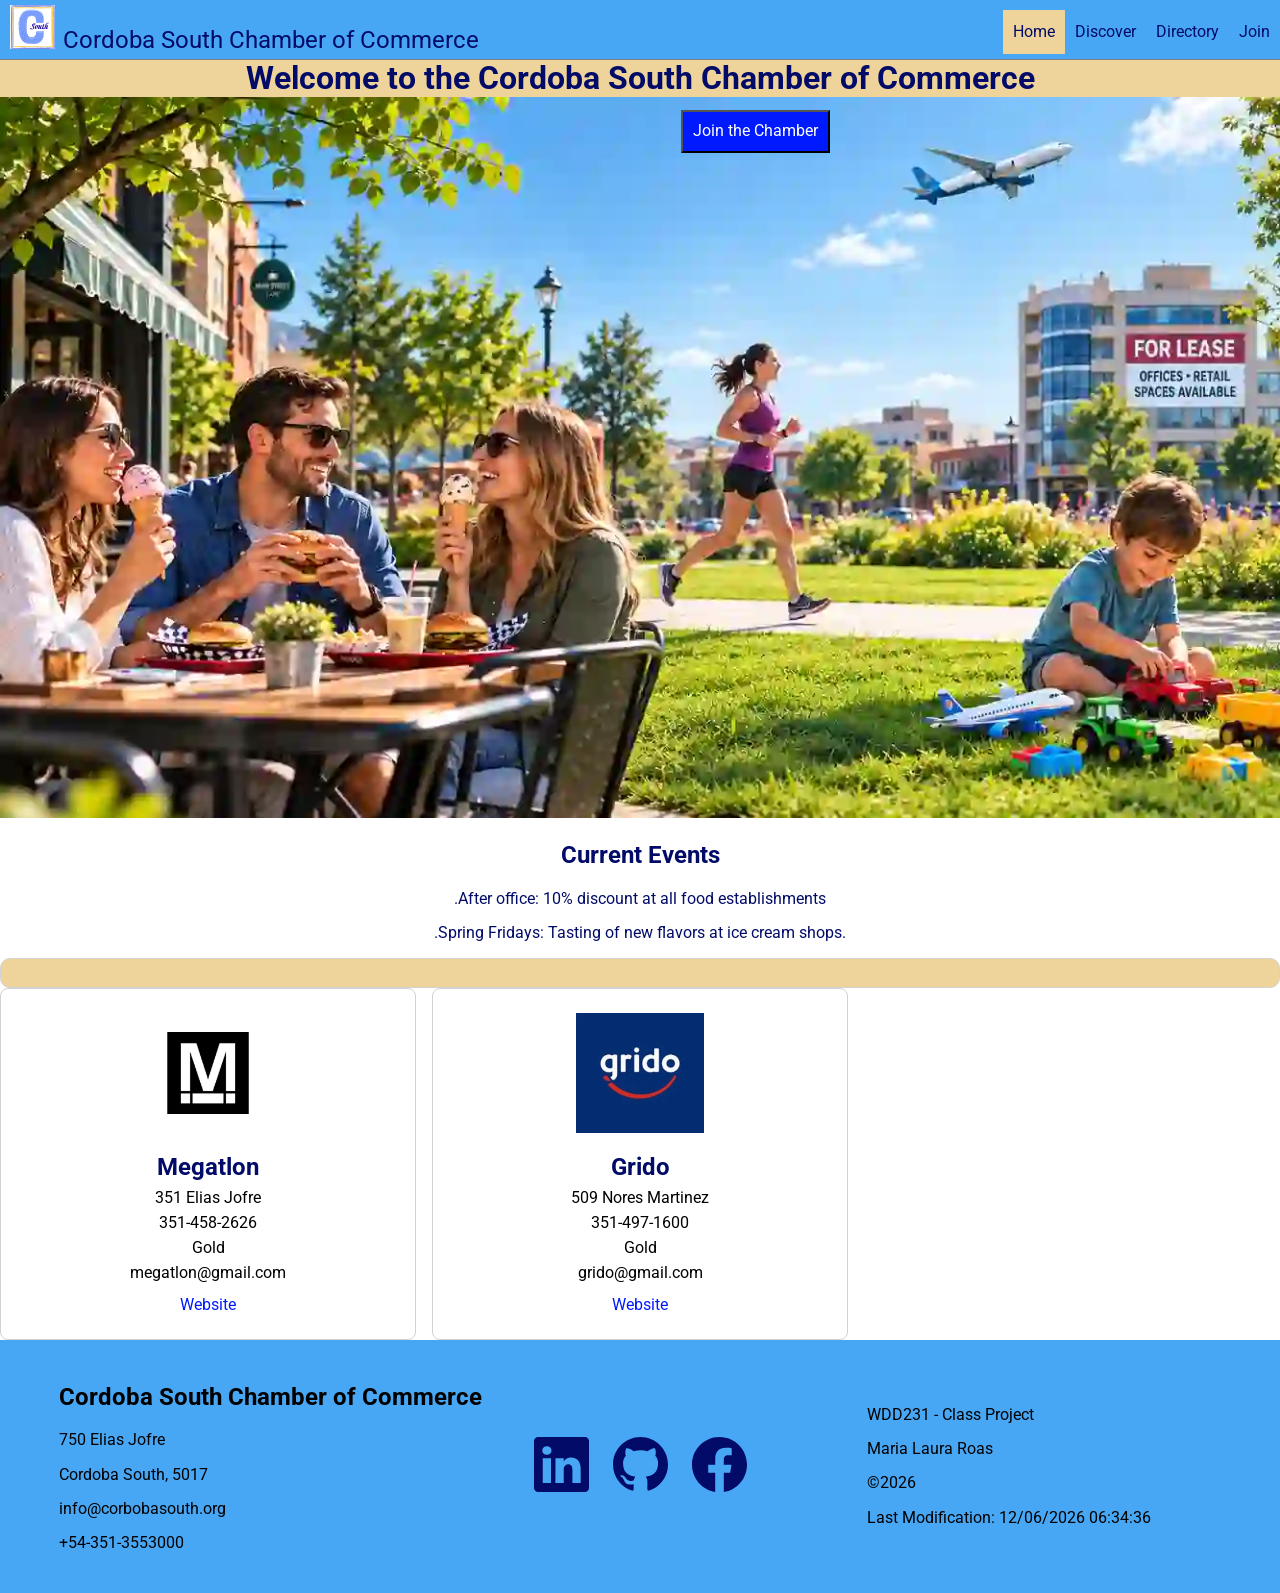
==== chamber/index.html @ 73d00b39 "index done" ====
<!DOCTYPE html>
<html lang="en">
<head>
    <meta charset="UTF-8">
    <meta name="viewport" content="width=device-width, initial-scale=1.0">
    <title>Chamber Home Page</title>
    <meta name="description" content="WDD231 - Web Fronted Development I - Maria Laura Roas- Home Page">
    <meta name="author" content="Maria Laura Roas">
    <meta property="og:title" content="Home page">
    <meta property="og:description" content="Discover the best local businesses, attractions, events, and opportunities in the southern area of Cordoba city.">
    <meta property="og:url" content="http://127.0.0.1:5500/chamber/index.html#">
    <meta property="og:image" content="https://roasmarialaura.github.io/wdd231/chamber/index.html">
    
    <link rel="stylesheet" href="styles/normalize.css">
    <link rel="preconnect" href="https://fonts.googleapis.com">
    <link rel="preconnect" href="https://fonts.gstatic.com" crossorigin>
    <link href="https://fonts.googleapis.com/css2?family=Roboto:wght@400;700&display=swap" rel="stylesheet">

    <link rel="stylesheet" href="styles/chamber-small.css">
    <link rel="stylesheet" href="styles/chamber-larger.css">
    <script src="scripts/navigation.js" defer></script>
    <script src="scripts/date.js" defer></script>
    <script src="scripts/home.js" defer></script>
    <script src="scripts/weather.js" defer></script>
    <link rel="icon" href="favicon.ico">

</head>
<body>
    <header>
        <img src="images/logo.svg" alt="site logo" width="45" height="45">
        <span>Cordoba South Chamber of Commerce</span>
        <button id="nav-button" class="hamburger" aria-label="navigation"></button>
    
        <nav id="nav-bar" class="navigation">
            <ul>
            <li class="current"><a href="#">Home</a></li>
            <li><a href="#">Discover</a></li>
            <li><a href="directory.html">Directory</a></li>
            <li><a href="#">Join</a></li>
            </ul>
        </nav>
    </header>
    <main>
        <section class="hero">
            <h1>Welcome to the Cordoba South Chamber of Commerce</h1>
            <picture>
                <source srcset="images/hero1-large.webp" media="(min-width: 1000px)">
                <source srcset="images/hero1-medium.webp" media="(min-width: 500px)">
                <img src="images/hero1-small.webp" alt="Cordoba Chamber of Commerce" width="500" height="250">
            </picture>
            <button id="join">Join the Chamber</button>
        </section>
        <section class="current-events">
            <h2>Current Events</h2>
            <p>.After office: 10% discount at all food establishments</p>
            <p>.Spring Fridays: Tasting of new flavors at ice cream shops.</p>
        </section>

        <section class="card-weather">
            <h2 id="town"></h2>
            <img id="graphic" alt="">
            <p id="description"></p>
            <p id="temperature"></p>
        </section>
	    <section class="spotlights">
            <article class="grid-spotlights"></article>
        </section>
        
    </main>
    <footer>
        <div class="footer-container">
            <section class="contact">
                <h2>Cordoba South Chamber of Commerce</h2>
                <p>750 Elias Jofre</p>
                <p>Cordoba South, 5017</p>
                <p>info@corbobasouth.org</p>
                <p>+54-351-3553000</p>
            </section>
            <section class="social">
                <a href="https://www.linkedin.com/in/maria-laura-roas-2675a4381" target="_blank"><img src="images/linkedin.svg" alt="linkedin" width="16" height="16"></a>
                <a href="https://github.com/roasmarialaura" target="_blank"><img src="images/github.svg" alt="github" width="16" height="16"></a>
                <a href="https://www.facebook.com/marialaura.roas" target="_blank"><img src="images/facebook.svg" alt="facebook" width="16" height="16"></a>
            </section>
            <section class="info">
                <p>WDD231 - Class Project</p>
                <p>Maria Laura Roas</p>
                <p>    
                    <span id="currentYear"></span>                           
                </p>
                <p>
                    <span id="lastModified"></span> 
                </p>
            </section>
        </div>
           
    </footer>

</body>
</html>
---- chamber/styles/chamber-small.css ----
:root {
    --primary-color: rgb(71, 167, 245);
    --secondary-color: rgb(238, 212, 155);
    --accent-color: rgb(242, 242, 253);
    --text-dark: rgb(2, 12, 104);
    --text-light: rgb(255, 255, 255);
    --border-light: rgb(128, 128, 128);
    --border: rgb(210, 210, 210);
    --text-card: rgb(0, 26, 255);

}

body {
    background-color: var(--text-light); 
    font-family: "Roboto", sans-serif;
}

header {
    display: block;
    grid-template-columns: 24px auto 44px;
    padding: 5px 0 5px 10px;
    align-items: end;
    border-bottom: solid 1px var(--border-light);
    column-gap: 8px;
    background-color: var(--primary-color)
}

header img {
    height: auto;
    padding-bottom: 5px;
}
header span {
    font-size: 1.5rem;
    color: var(--text-dark);
}

.hamburger {
    background: none;
    border: none;
    font-size: 2rem;
    color: var(--text-dark);
    cursor: pointer;
}
.hamburger::before{
    content: "\2630";
}
.hamburger.show::before{
    content: "\00d7";
}
.navigation {
    display: none;  
}
.navigation.show {
    display: block;
}
.navigation ul {
    list-style-type: none;
    margin: 0%;
    padding: 0%;
}
.navigation a {
    display: block;
    padding: .8rem 10px;
    color: var(--text-dark);
    text-decoration: none;
    border-bottom: solid var(--border-light);
}
.navigation li.current {
    background-color: var(--secondary-color);
}
.navigation a:hover {
    background-color: var(--text-dark);
    color:  var(--text-light);
}
main .menu {
    justify-self: center;
    margin-bottom: 5px;   
}
.menu button {
    background-color: var(--secondary-color);
}
article.grid {
    display: grid;
    margin: 10px;
    grid-template-columns: 1fr;
    gap: 1rem;
}
.card {
    border: 1px solid var(--border);
    border-radius: 8px;
    padding: 1rem;
    background-color: var(--text-light);
    text-align: center;
    box-shadow: 0 2px 5px var(--primary-color);
}
.card img {
    width: 120px;
    height: 100px;
    object-fit: contain;
    margin-bottom: .5rem;
}
.card h2 {
    margin: .5rem 0;
    color: var(--text-dark);
}
.card p {
    margin: .4rem 0;
}
.card a {
    display: inline-block;
    margin-top: .5rem;
    color: var(--text-card);
    text-decoration: none;
}
.card a:hover {
    text-decoration: underline;
}
article.list {
    display: flex;
    flex-direction: column;
    gap: 1rem;
}
article.list .card {
    display: grid;
    grid-template-columns: 120px 1fr;
    gap: 1rem;

    text-align: left;
    align-items: center;
}
article.list .card img {
    grid-row: span 4;
    margin: 0 auto;
}
.hero {
    position: relative;
}
.hero h1 {
    background-color: var(--secondary-color);
    text-align: center;
    color: var(--text-dark);
    margin: 0px;
}
.hero img {
  width: 100%;
  height: auto;
  object-fit: contain;
}

.current-events {
    color: var(--text-dark);
    text-align: center;
}
#join {
    background-color: var(--text-card);
    color: var(--text-light);
    padding: 10px;
    
}
.card-weather {
    border: 1px solid var(--border);
    background-color: var(--secondary-color);
    border-radius: 10px;
    text-align: center;
}
.card-weather h2 {
    color: var(--text-dark);
    margin: .3rem 0;
}
.card-weather #description {
    text-transform: capitalize;
    color: var(--text-dark);
    margin: .3rem 0;
}
.card-weather #temperature {
    font-size: 2rem;
    color: var(--text-card);
    margin: .3rem 0;
}
.grid-spotlights {
    display: grid;
    grid-template-columns: 1fr;
    gap: 1rem;
}
    
footer {
    background-color: var(--primary-color);
    padding: 1.5rem;
}
.footer-container {
    display: grid;
    grid-template-columns: 1fr;
    text-align: center;
    gap: 1rem;
}
.contact,
.info {
    text-align: left;
}

.social {
    display: flex;
    justify-content: center;
    gap: 1.5rem;
}
.social img {
    width: 35px;
    height: auto;
}
---- chamber/styles/chamber-larger.css ----
@media (min-width: 768px) {
    
    header {
        display: flex;
    }

    .hamburger {
        display: none;
    }
    .navigation {
        display: block;
        margin-left: auto;
        justify-content: space-between;
    }
    .navigation ul {
        display: flex;
    }
    .navigation a {
        border: none;
    }
    article.grid {
        grid-template-columns: repeat(3, 1fr);
        gap: 1.5rem;
    }
    .grid-spotlights {
        grid-template-columns: repeat(3, 1fr);
    }
    .card {
        padding: 1.5rem;
        box-shadow: none;
    }
    article.list .card:nth-child(odd) {
        background-color: var(--accent-color);
    }
    .card img {
        width: 150px;
        height: 120px;    
    }
    article.list .card {
        display: flex;
        align-items: center;
        gap: 1rem;
    }
    article.list .card img {
        width: 150px;
        height: 120px;
        margin-left: 5px;
    }
    article.list .card h2,
    article.list .card p,
    article.list .card a {
        margin: 0%;
        padding: 0%;
        flex: 1;   
    }
    .footer-container {
        grid-template-columns: 1fr auto 1fr;
        align-items: center;
        text-align: left;
    }
    .contact {
        justify-self: center;
        text-align: left;
    }
    .info {
        justify-self: center;
        text-align: left;  
    }
    .social img {
        width: 55px;
    } 
    .hero button {
        position: absolute;
        top: 50px;
        right: 450px;
    }
}
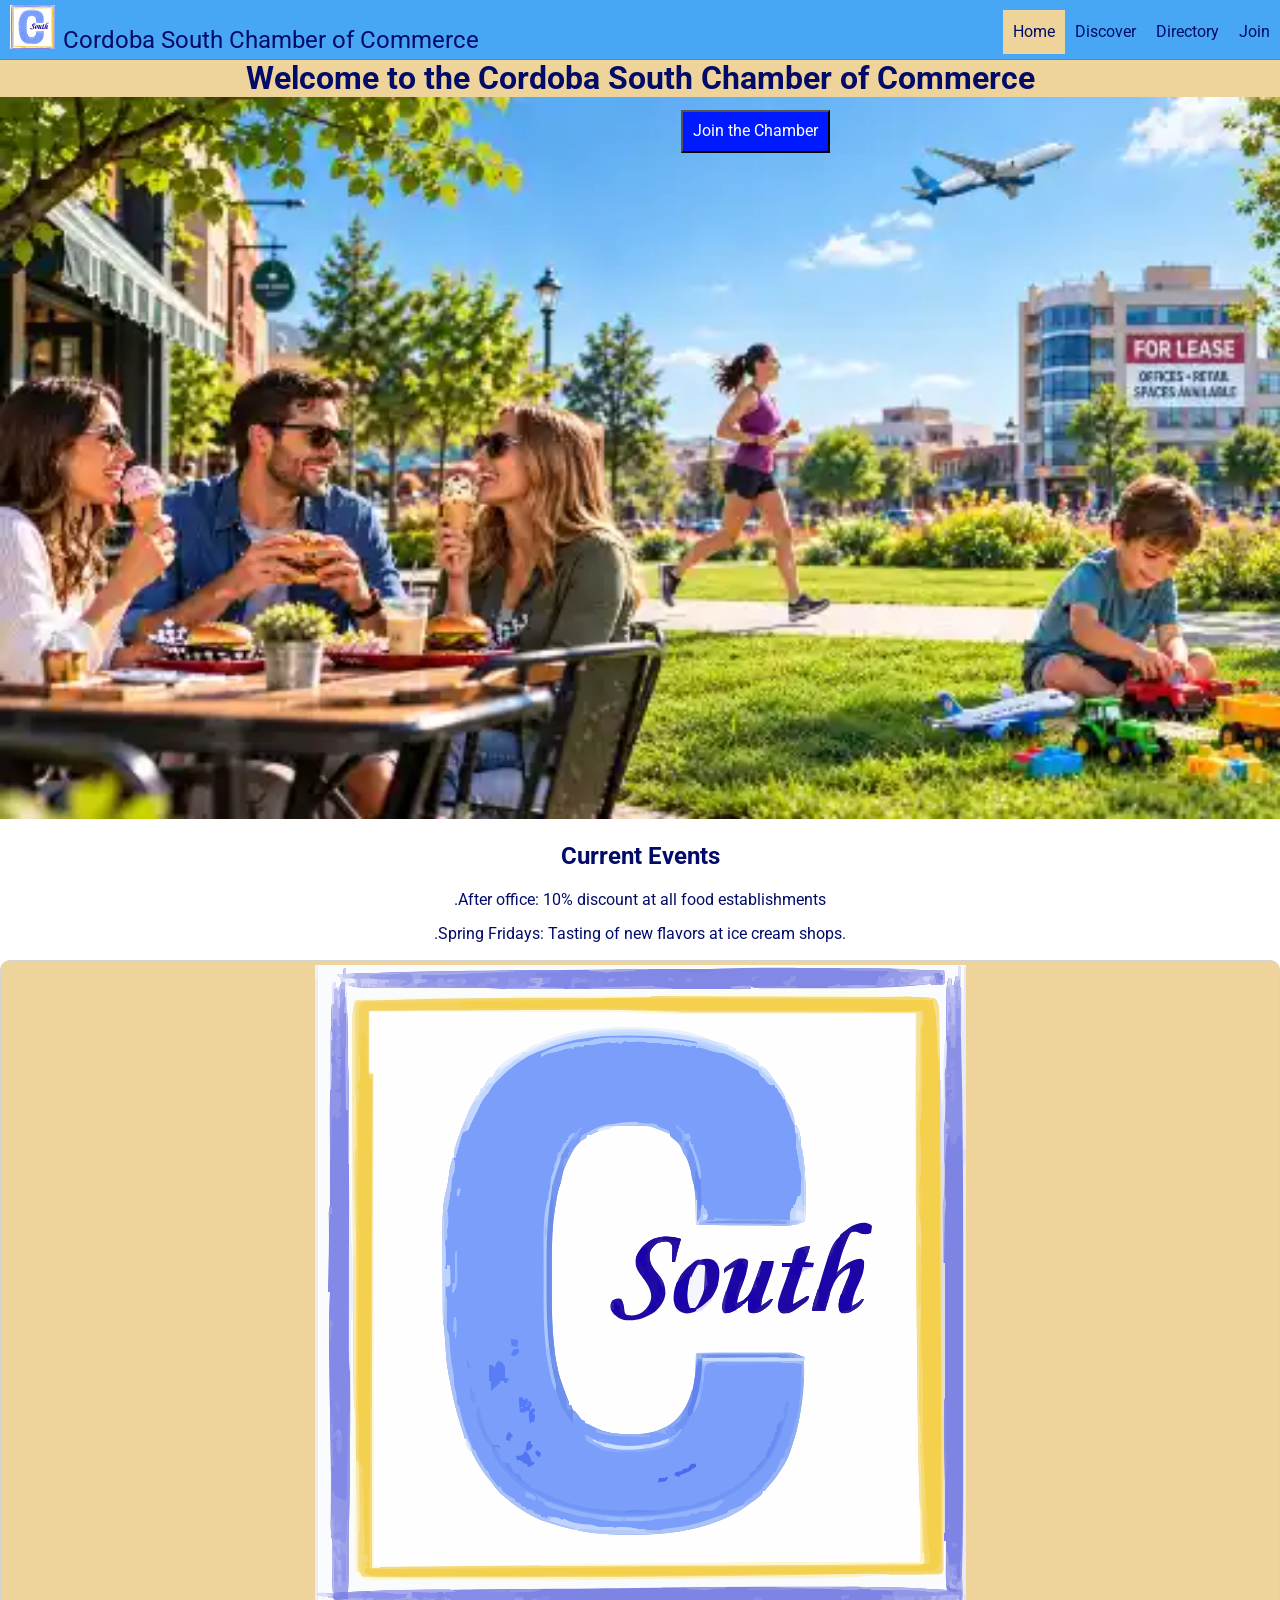
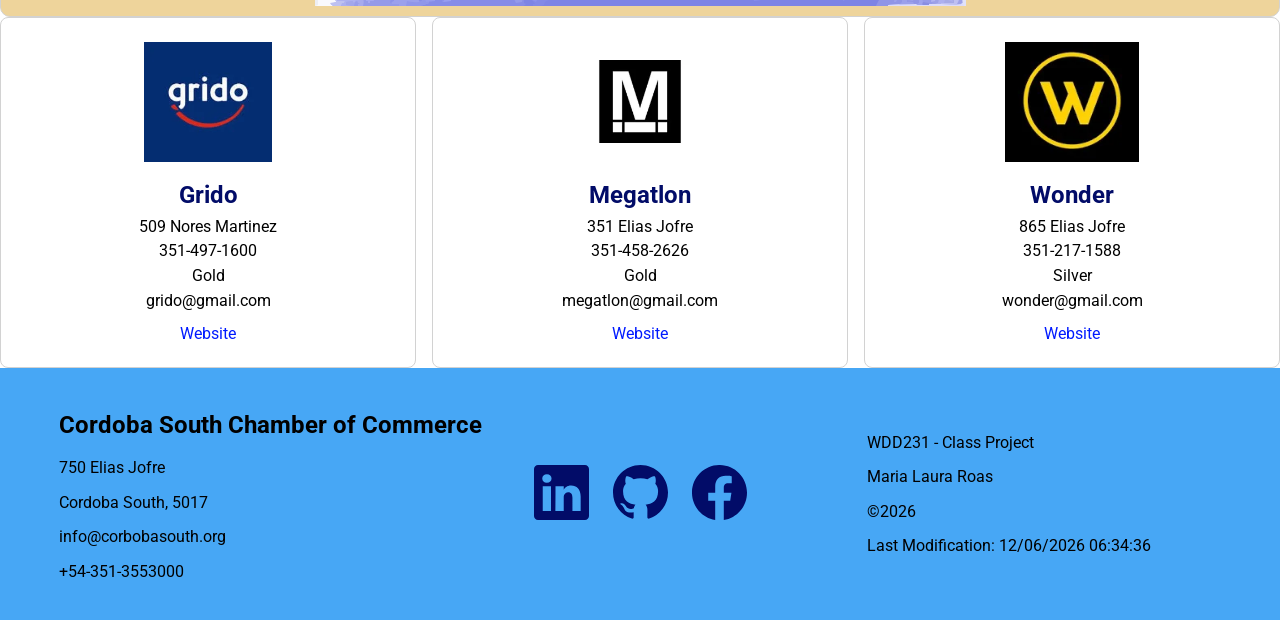
==== commit 57cdc025: "home done" ====
--- a/chamber/index.html
+++ b/chamber/index.html
@@ -58,7 +58,7 @@
 
         <section class="card-weather">
             <h2 id="town"></h2>
-            <img id="graphic" alt="">
+            <img id="graphic" src="images/logo.svg" alt="">
             <p id="description"></p>
             <p id="temperature"></p>
         </section>
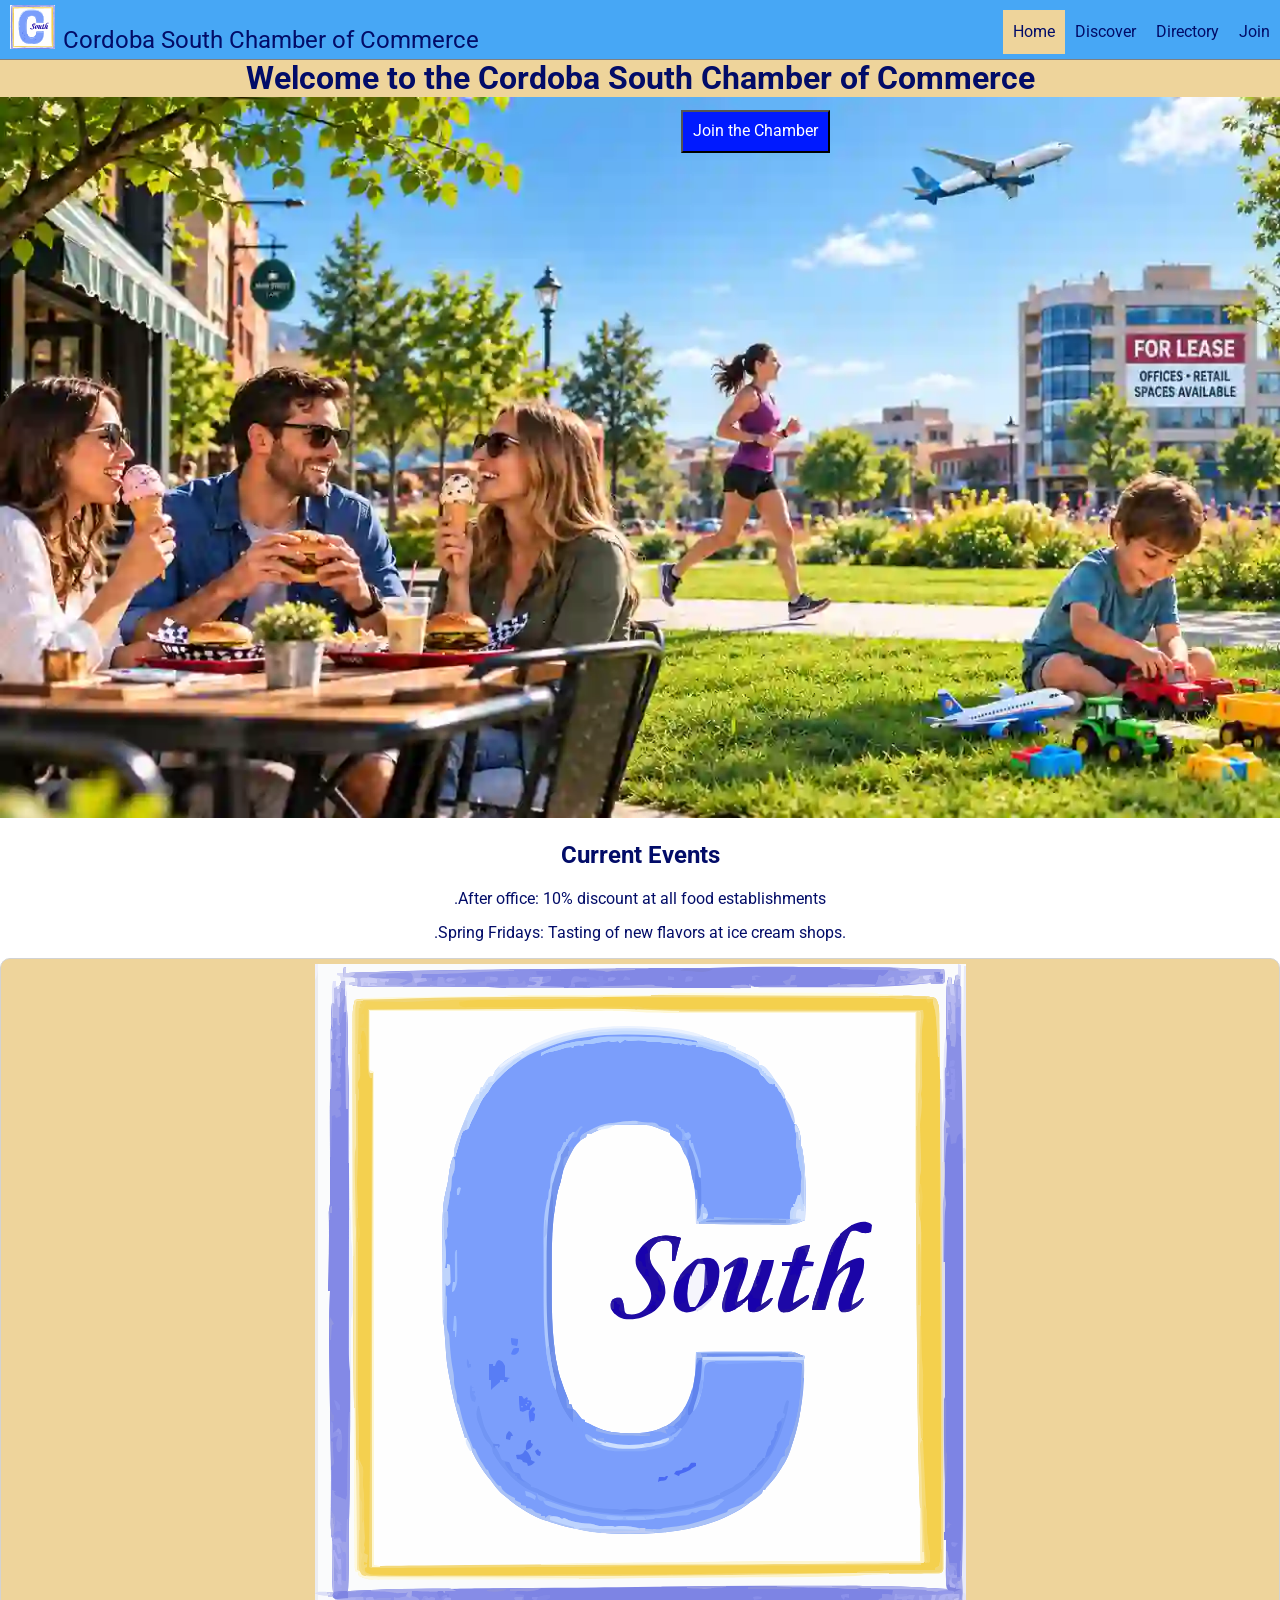
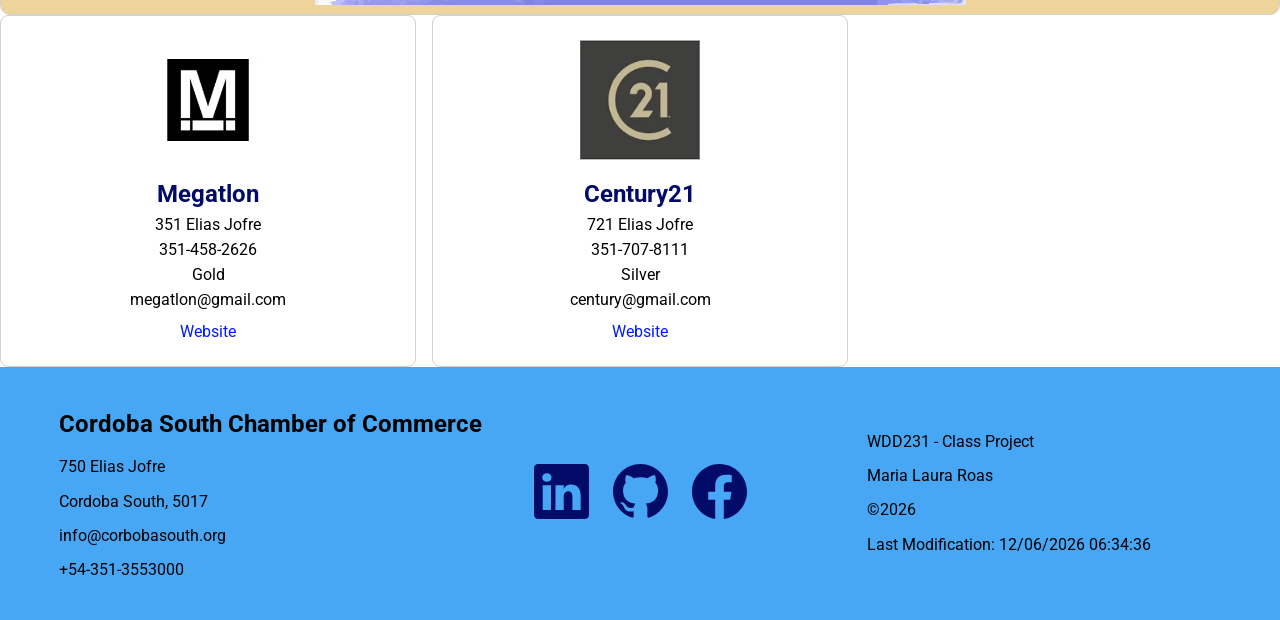
==== commit e857ecc9: "index page done" ====
--- a/chamber/index.html
+++ b/chamber/index.html
@@ -34,9 +34,9 @@
         <nav id="nav-bar" class="navigation">
             <ul>
             <li class="current"><a href="#">Home</a></li>
-            <li><a href="#">Discover</a></li>
+            <li><a href="discover.html">Discover</a></li>
             <li><a href="directory.html">Directory</a></li>
-            <li><a href="#">Join</a></li>
+            <li><a href="join.html">Join</a></li>
             </ul>
         </nav>
     </header>
--- a/chamber/styles/chamber-small.css
+++ b/chamber/styles/chamber-small.css
@@ -182,7 +182,52 @@
     grid-template-columns: 1fr;
     gap: 1rem;
 }
-    
+#allPlaces div{
+    margin: 1rem 8p;
+    border: 1px solid var(--border-light);
+    background-color: var(--secondary-color);
+    border-radius: 8px;
+    overflow: hidden;
+
+    display: grid;
+    grid-template-areas: 
+    "name"
+    "photo"
+    "description"
+    "location";
+} 
+#allPlaces div h2 {
+    margin: 1rem 10px;
+    grid-area: name;
+    color: var(--text-dark);
+
+} 
+#allPlaces div img {
+    width: 100%;
+    grid-area: photo;
+
+}
+#allPlaces div p {
+    margin: 1rem 10px;
+    grid-area: description;
+    color: var(--text-dark);
+}
+#allPlaces div address {
+    margin: 1rem 10px;
+    grid-area: location;
+    color: var(--text-dark);
+}
+#allPlaces div button {
+    background-color: var(--primary-color);
+    color: var(--text-light);
+}
+#visitMessage {
+    color: var(--text-dark);
+    text-align: center;
+    font-size: 2.0rem;
+}
+
+
 footer {
     background-color: var(--primary-color);
     padding: 1.5rem;
--- a/chamber/styles/chamber-larger.css
+++ b/chamber/styles/chamber-larger.css
@@ -1,4 +1,4 @@
-@media (min-width: 768px) {
+@media only screen and (min-width: 64rem){
     
     header {
         display: flex;
@@ -53,6 +53,18 @@
         padding: 0%;
         flex: 1;   
     }
+    #allPlaces {
+        display: grid;
+        grid-template-columns: 1fr 1fr;
+        padding: 5px;
+        gap: 5px;
+    }
+    #allPlaces div:hover {
+        transform: scale(1.02);
+	    box-shadow: 0 10px 50px var(--accent-color);
+    }
+
+
     .footer-container {
         grid-template-columns: 1fr auto 1fr;
         align-items: center;
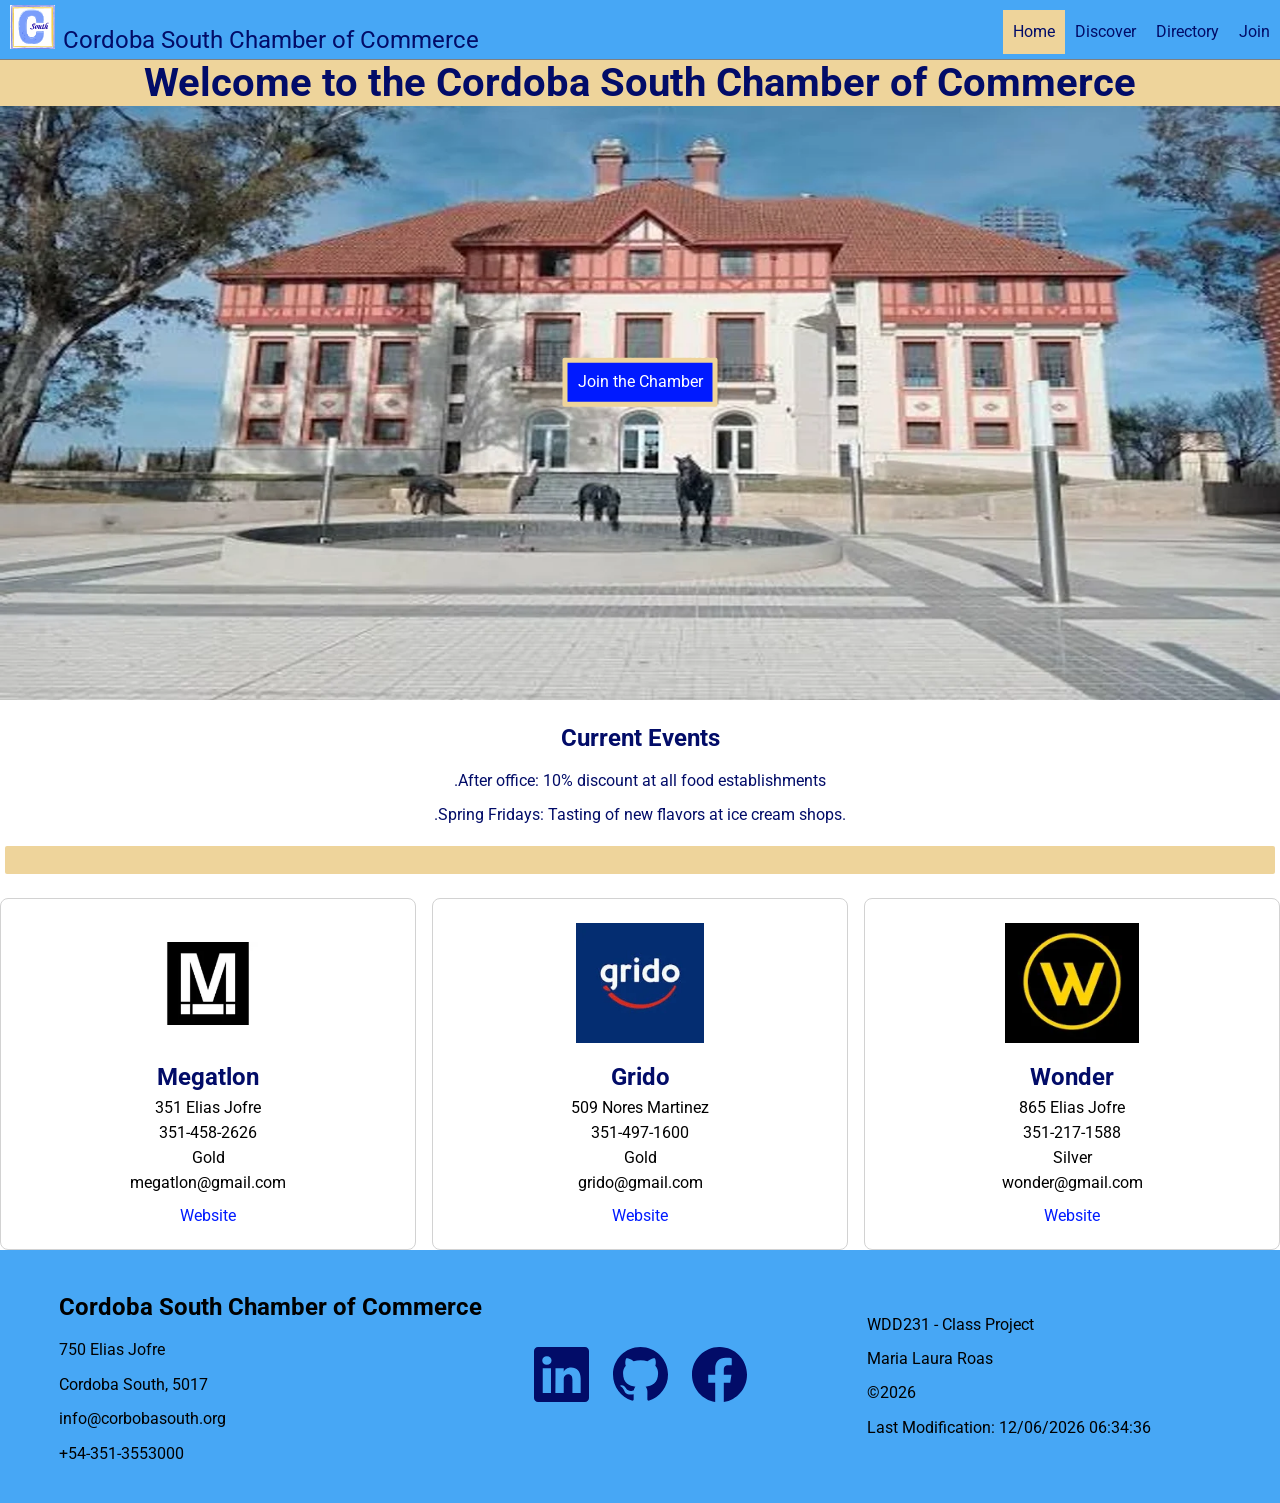
==== commit 51f7b4eb: "home page done" ====
--- a/chamber/index.html
+++ b/chamber/index.html
@@ -17,6 +17,7 @@
     <link href="https://fonts.googleapis.com/css2?family=Roboto:wght@400;700&display=swap" rel="stylesheet">
 
     <link rel="stylesheet" href="styles/chamber-small.css">
+    <link rel="stylesheet" href="styles/medium.css">
     <link rel="stylesheet" href="styles/chamber-larger.css">
     <script src="scripts/navigation.js" defer></script>
     <script src="scripts/date.js" defer></script>
@@ -44,9 +45,9 @@
         <section class="hero">
             <h1>Welcome to the Cordoba South Chamber of Commerce</h1>
             <picture>
-                <source srcset="images/hero1-large.webp" media="(min-width: 1000px)">
-                <source srcset="images/hero1-medium.webp" media="(min-width: 500px)">
-                <img src="images/hero1-small.webp" alt="Cordoba Chamber of Commerce" width="500" height="250">
+                <source srcset="images/hero2-large.webp" media="(min-width: 1000px)">
+                <source srcset="images/hero2-medium.webp" media="(min-width: 500px)">
+                <img src="images/hero2-small.webp" alt="Cordoba Chamber of Commerce" width="500" height="250">
             </picture>
             <button id="join">Join the Chamber</button>
         </section>
@@ -57,10 +58,13 @@
         </section>
 
         <section class="card-weather">
-            <h2 id="town"></h2>
-            <img id="graphic" src="images/logo.svg" alt="">
-            <p id="description"></p>
-            <p id="temperature"></p>
+            <div id="weather">
+                <h2 id="town"></h2>
+                <img id="graphic" src="" alt="">
+                <p id="description"></p>
+                <p id="temperature"></p>
+            </div>
+            <div id="forecast"></div>
         </section>
 	    <section class="spotlights">
             <article class="grid-spotlights"></article>
--- a/chamber/styles/chamber-small.css
+++ b/chamber/styles/chamber-small.css
@@ -120,26 +120,20 @@
     flex-direction: column;
     gap: 1rem;
 }
-article.list .card {
-    display: grid;
-    grid-template-columns: 120px 1fr;
-    gap: 1rem;
-
-    text-align: left;
-    align-items: center;
-}
+
 article.list .card img {
-    grid-row: span 4;
-    margin: 0 auto;
+    display: none;
 }
 .hero {
     position: relative;
 }
 .hero h1 {
-    background-color: var(--secondary-color);
+    position: absolute;
+    background-color: color-mix(in srgb, var(--secondary-color) 50%, transparent);
     text-align: center;
     color: var(--text-dark);
     margin: 0px;
+    font-size: 20px;
 }
 .hero img {
   width: 100%;
@@ -152,15 +146,22 @@
     text-align: center;
 }
 #join {
+    position: absolute;
+    top: 50%;
+    left: 50%;
+    transform: translate(-50%, -50%);
+    gap: 10px;
+    margin-bottom: 20px;
     background-color: var(--text-card);
     color: var(--text-light);
     padding: 10px;
+    border: 2px solid var(--secondary-color);
     
 }
 .card-weather {
-    border: 1px solid var(--border);
-    background-color: var(--secondary-color);
-    border-radius: 10px;
+    display: flex;
+    flex-direction: column;
+    gap: 20px;
     text-align: center;
 }
 .card-weather h2 {
@@ -177,13 +178,30 @@
     color: var(--text-card);
     margin: .3rem 0;
 }
+#weather {
+    background-color: var(--secondary-color);
+    border-radius: 2px;
+    margin: .3rem;
+}
+.forecast-day p{
+
+    text-transform: capitalize;
+}
+.forecast-day {
+    background-color: var(--primary-color);
+    color: var(--text-dark);
+    margin: 5px;
+    padding: 5px;
+    border-radius: 10px;
+    
+}
 .grid-spotlights {
     display: grid;
     grid-template-columns: 1fr;
     gap: 1rem;
 }
 #allPlaces div{
-    margin: 1rem 8p;
+    margin: 0.5rem 3px;
     border: 1px solid var(--border-light);
     background-color: var(--secondary-color);
     border-radius: 8px;
--- a/chamber/styles/medium.css
+++ b/chamber/styles/medium.css
@@ -0,0 +1,23 @@
+@media only screen and (min-width: 38rem) {
+    #allPlaces div{
+     
+        grid-template-areas: 
+        "photo name"
+        "photo description"   
+        "photo location";
+    } 
+    #allPlaces div img {
+        width: 300px;
+    }
+    .hero h1 {
+        
+        font-size: 32px;
+        
+    } 
+    #forecast {
+        display: grid;
+        grid-template-columns: repeat( 3, 1fr);
+    }
+    
+
+}
--- a/chamber/styles/chamber-larger.css
+++ b/chamber/styles/chamber-larger.css
@@ -81,9 +81,16 @@
     .social img {
         width: 55px;
     } 
-    .hero button {
+    .hero h1 {
         position: absolute;
-        top: 50px;
-        right: 450px;
+        width: 100%;
+        background-color: var(--secondary-color);
+        font-size: 40px;
+        
     }
+    #join {
+        border: 5px solid var(--secondary-color);
+        border-radius: 2px;
+    }
+    
 }
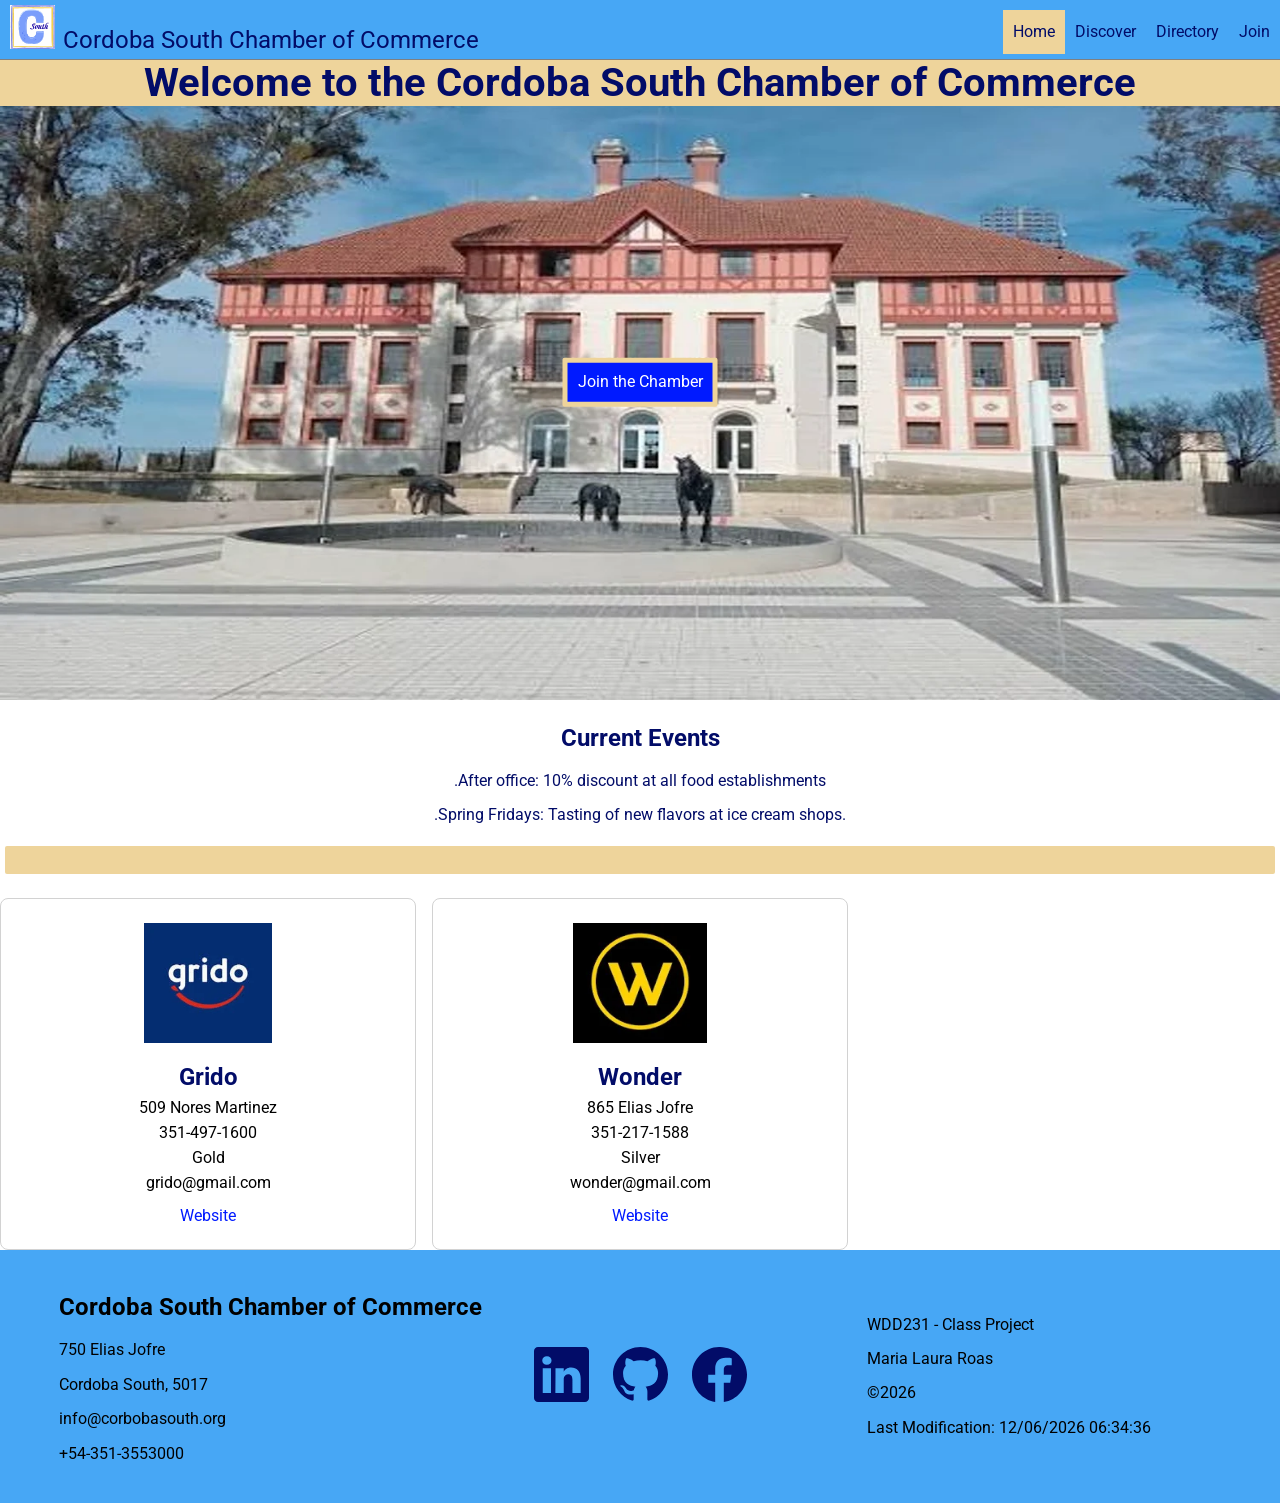
==== commit 93f88c0a: "index done" ====
--- a/chamber/index.html
+++ b/chamber/index.html
@@ -45,7 +45,7 @@
         <section class="hero">
             <h1>Welcome to the Cordoba South Chamber of Commerce</h1>
             <picture>
-                <source srcset="images/hero2-large.webp" media="(min-width: 1000px)">
+                <source srcset="images/hero2-large.webp" media="(min-width: 750px)">
                 <source srcset="images/hero2-medium.webp" media="(min-width: 500px)">
                 <img src="images/hero2-small.webp" alt="Cordoba Chamber of Commerce" width="500" height="250">
             </picture>
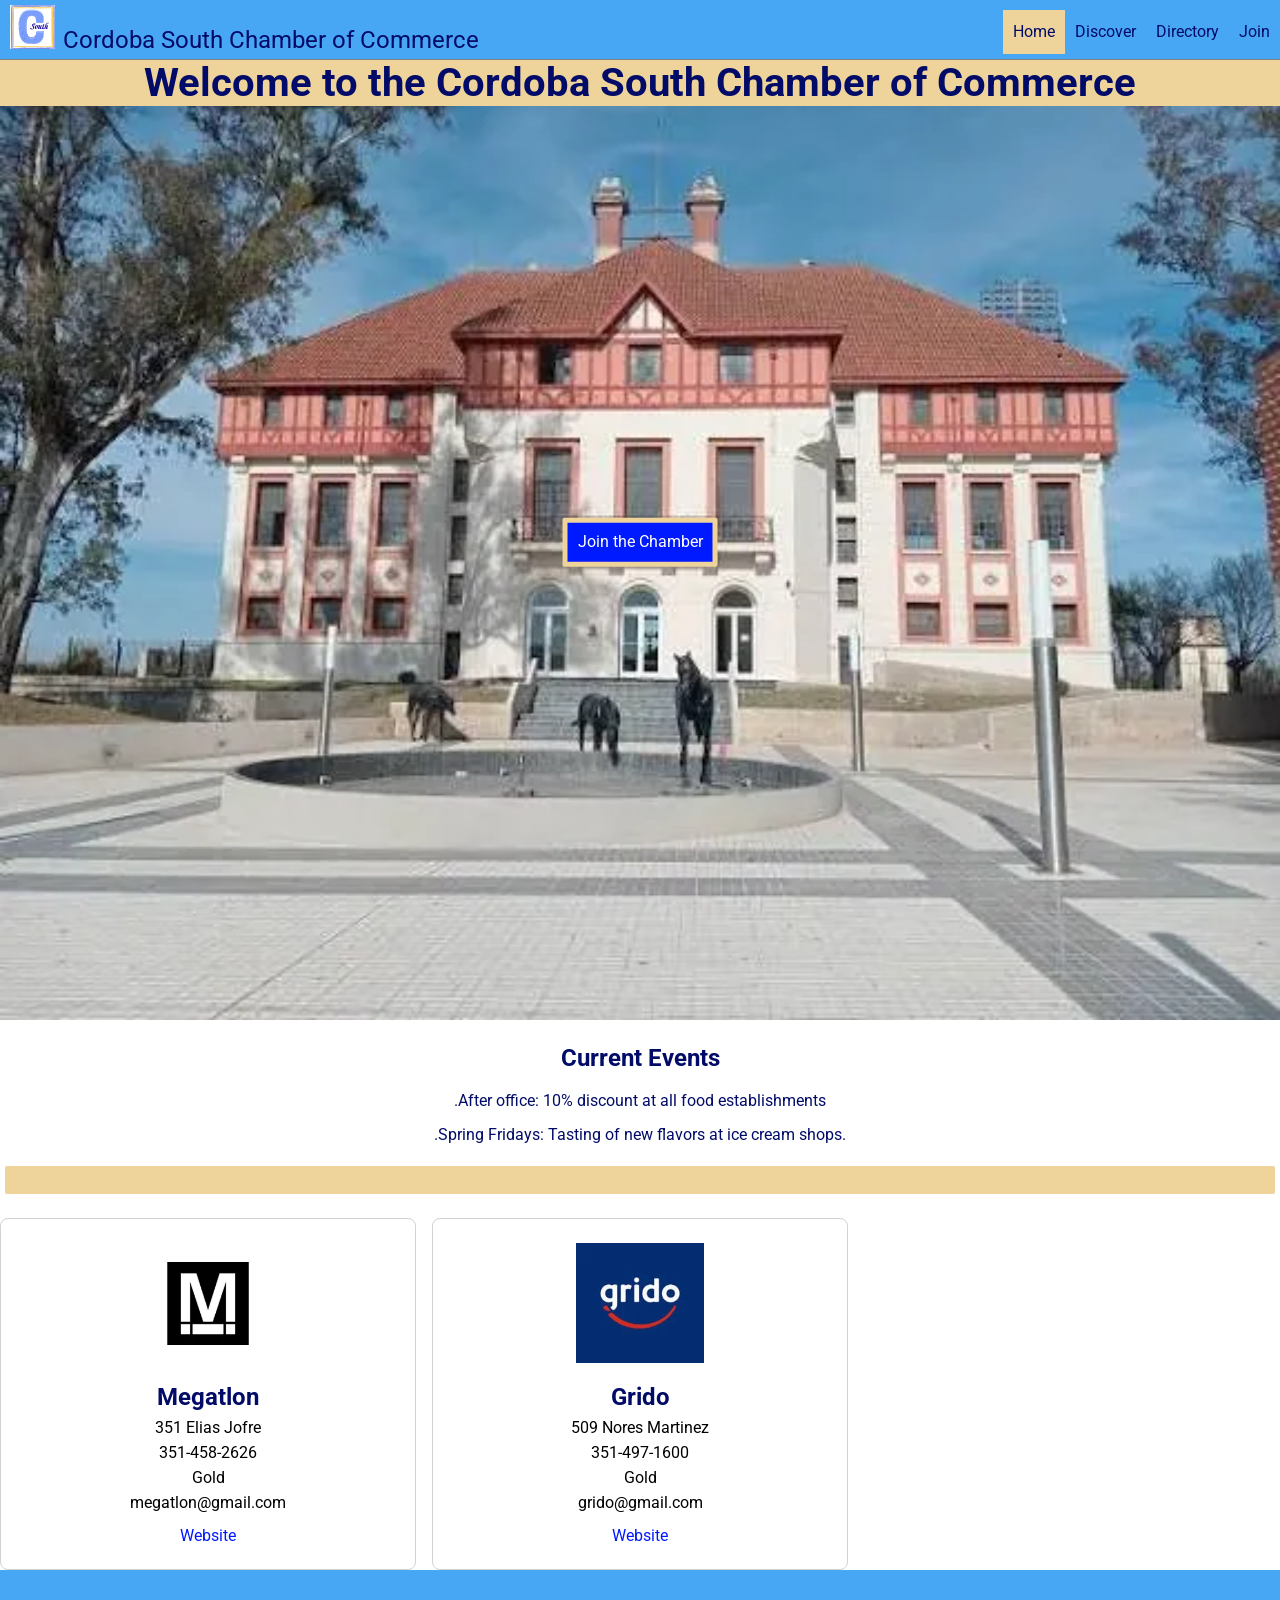
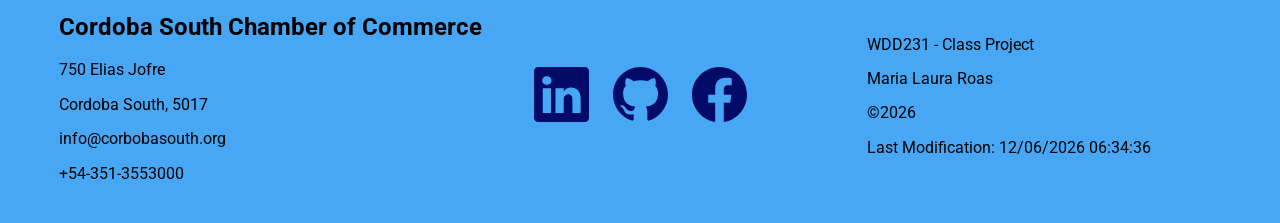
==== commit f216079e: "home done" ====
--- a/chamber/index.html
+++ b/chamber/index.html
@@ -45,7 +45,7 @@
         <section class="hero">
             <h1>Welcome to the Cordoba South Chamber of Commerce</h1>
             <picture>
-                <source srcset="images/hero2-large.webp" media="(min-width: 750px)">
+                <source srcset="images/hero3-large.webp" media="(min-width: 1000px)">
                 <source srcset="images/hero2-medium.webp" media="(min-width: 500px)">
                 <img src="images/hero2-small.webp" alt="Cordoba Chamber of Commerce" width="500" height="250">
             </picture>
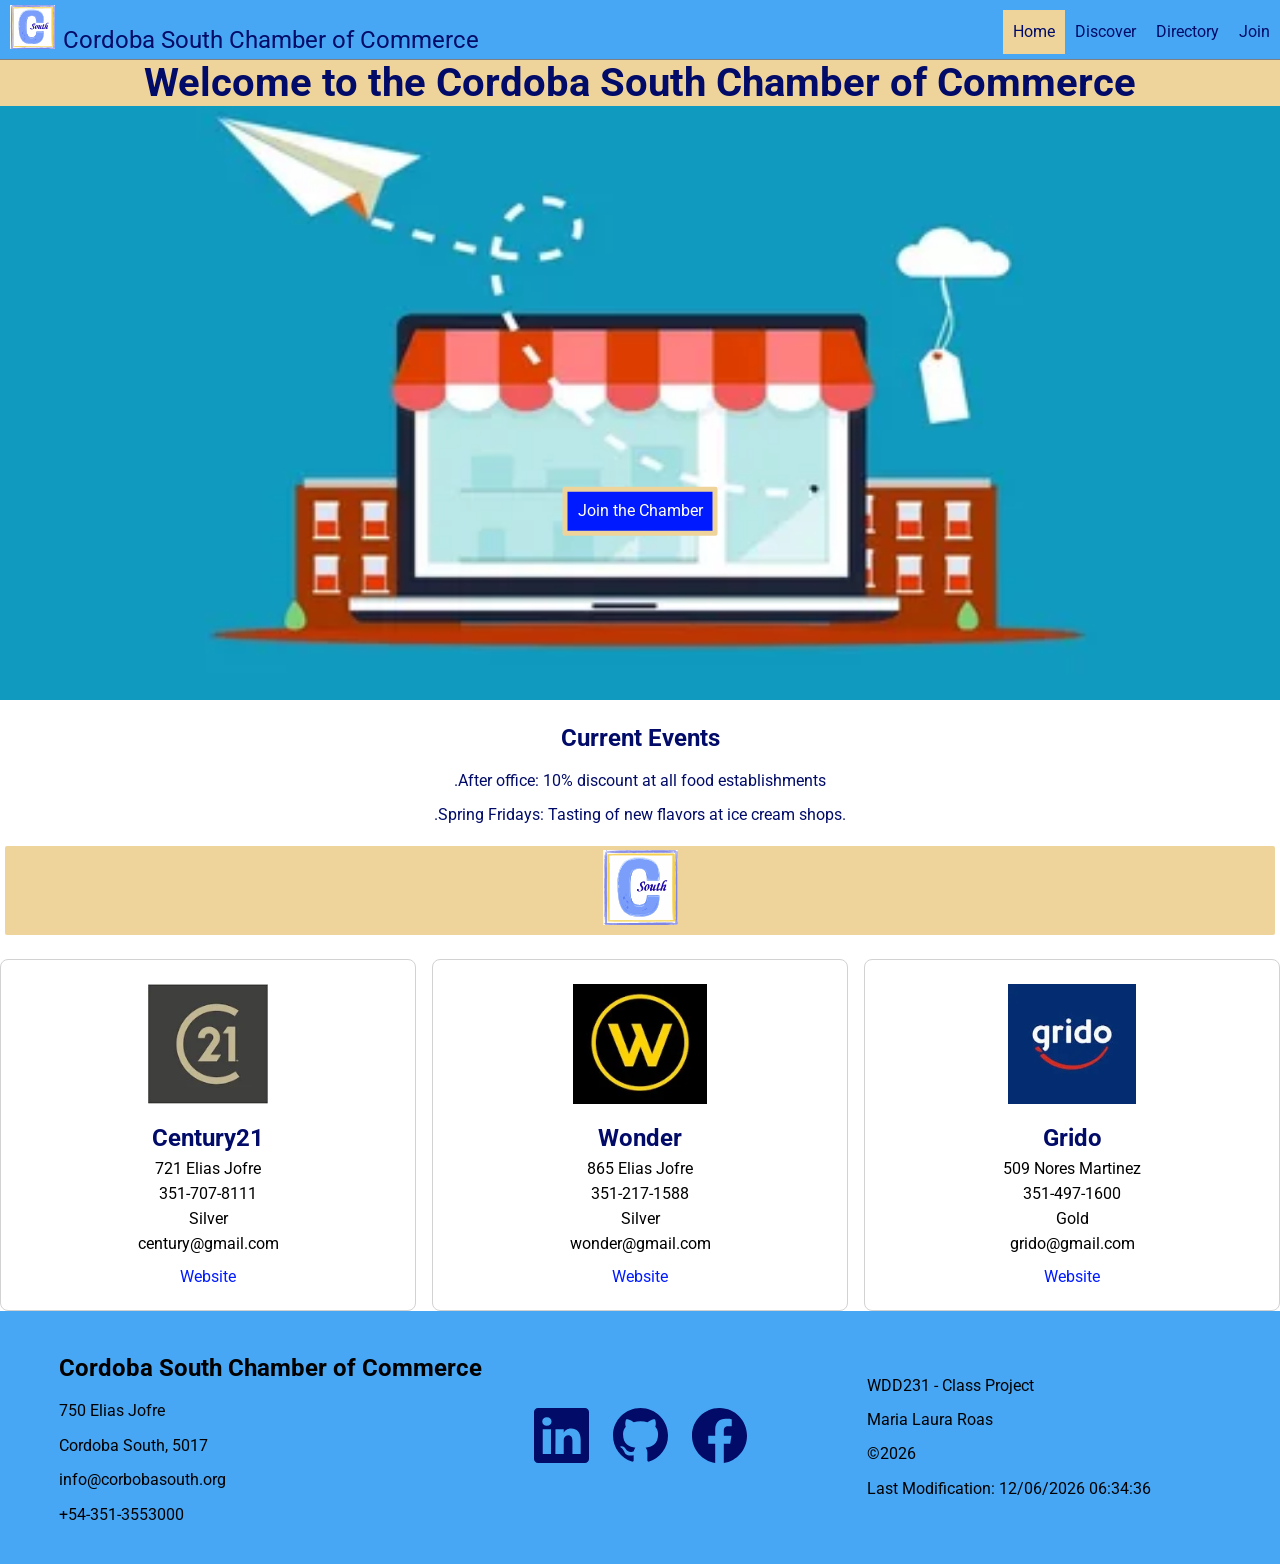
==== commit 5d81c388: "index page done" ====
--- a/chamber/index.html
+++ b/chamber/index.html
@@ -6,10 +6,10 @@
     <title>Chamber Home Page</title>
     <meta name="description" content="WDD231 - Web Fronted Development I - Maria Laura Roas- Home Page">
     <meta name="author" content="Maria Laura Roas">
-    <meta property="og:title" content="Home page">
+    <meta property="og:title" content="Home page of the Cordoba South Chamber of Commerce">
     <meta property="og:description" content="Discover the best local businesses, attractions, events, and opportunities in the southern area of Cordoba city.">
     <meta property="og:url" content="http://127.0.0.1:5500/chamber/index.html#">
-    <meta property="og:image" content="https://roasmarialaura.github.io/wdd231/chamber/index.html">
+    <meta property="og:image" content="https://roasmarialaura.github.io/wdd231/chamber/images/hero5-large">
     
     <link rel="stylesheet" href="styles/normalize.css">
     <link rel="preconnect" href="https://fonts.googleapis.com">
@@ -45,9 +45,9 @@
         <section class="hero">
             <h1>Welcome to the Cordoba South Chamber of Commerce</h1>
             <picture>
-                <source srcset="images/hero3-large.webp" media="(min-width: 1000px)">
-                <source srcset="images/hero2-medium.webp" media="(min-width: 500px)">
-                <img src="images/hero2-small.webp" alt="Cordoba Chamber of Commerce" width="500" height="250">
+                <source srcset="images/hero5-large.webp" media="(min-width: 1000px)">
+                <source srcset="images/hero5-medium.webp" media="(min-width: 550px)">
+                <img src="images/hero5-small.webp" alt="Cordoba Chamber of Commerce" width="500" height="250">
             </picture>
             <button id="join">Join the Chamber</button>
         </section>
@@ -60,7 +60,7 @@
         <section class="card-weather">
             <div id="weather">
                 <h2 id="town"></h2>
-                <img id="graphic" src="" alt="">
+                <img id="graphic" src="images/logo.svg" alt="">
                 <p id="description"></p>
                 <p id="temperature"></p>
             </div>
--- a/chamber/styles/chamber-small.css
+++ b/chamber/styles/chamber-small.css
@@ -147,7 +147,7 @@
 }
 #join {
     position: absolute;
-    top: 50%;
+    top: 70%;
     left: 50%;
     transform: translate(-50%, -50%);
     gap: 10px;
@@ -183,6 +183,10 @@
     border-radius: 2px;
     margin: .3rem;
 }
+#graphic {
+    width: 75px;
+    height: 75px;
+}
 .forecast-day p{
 
     text-transform: capitalize;
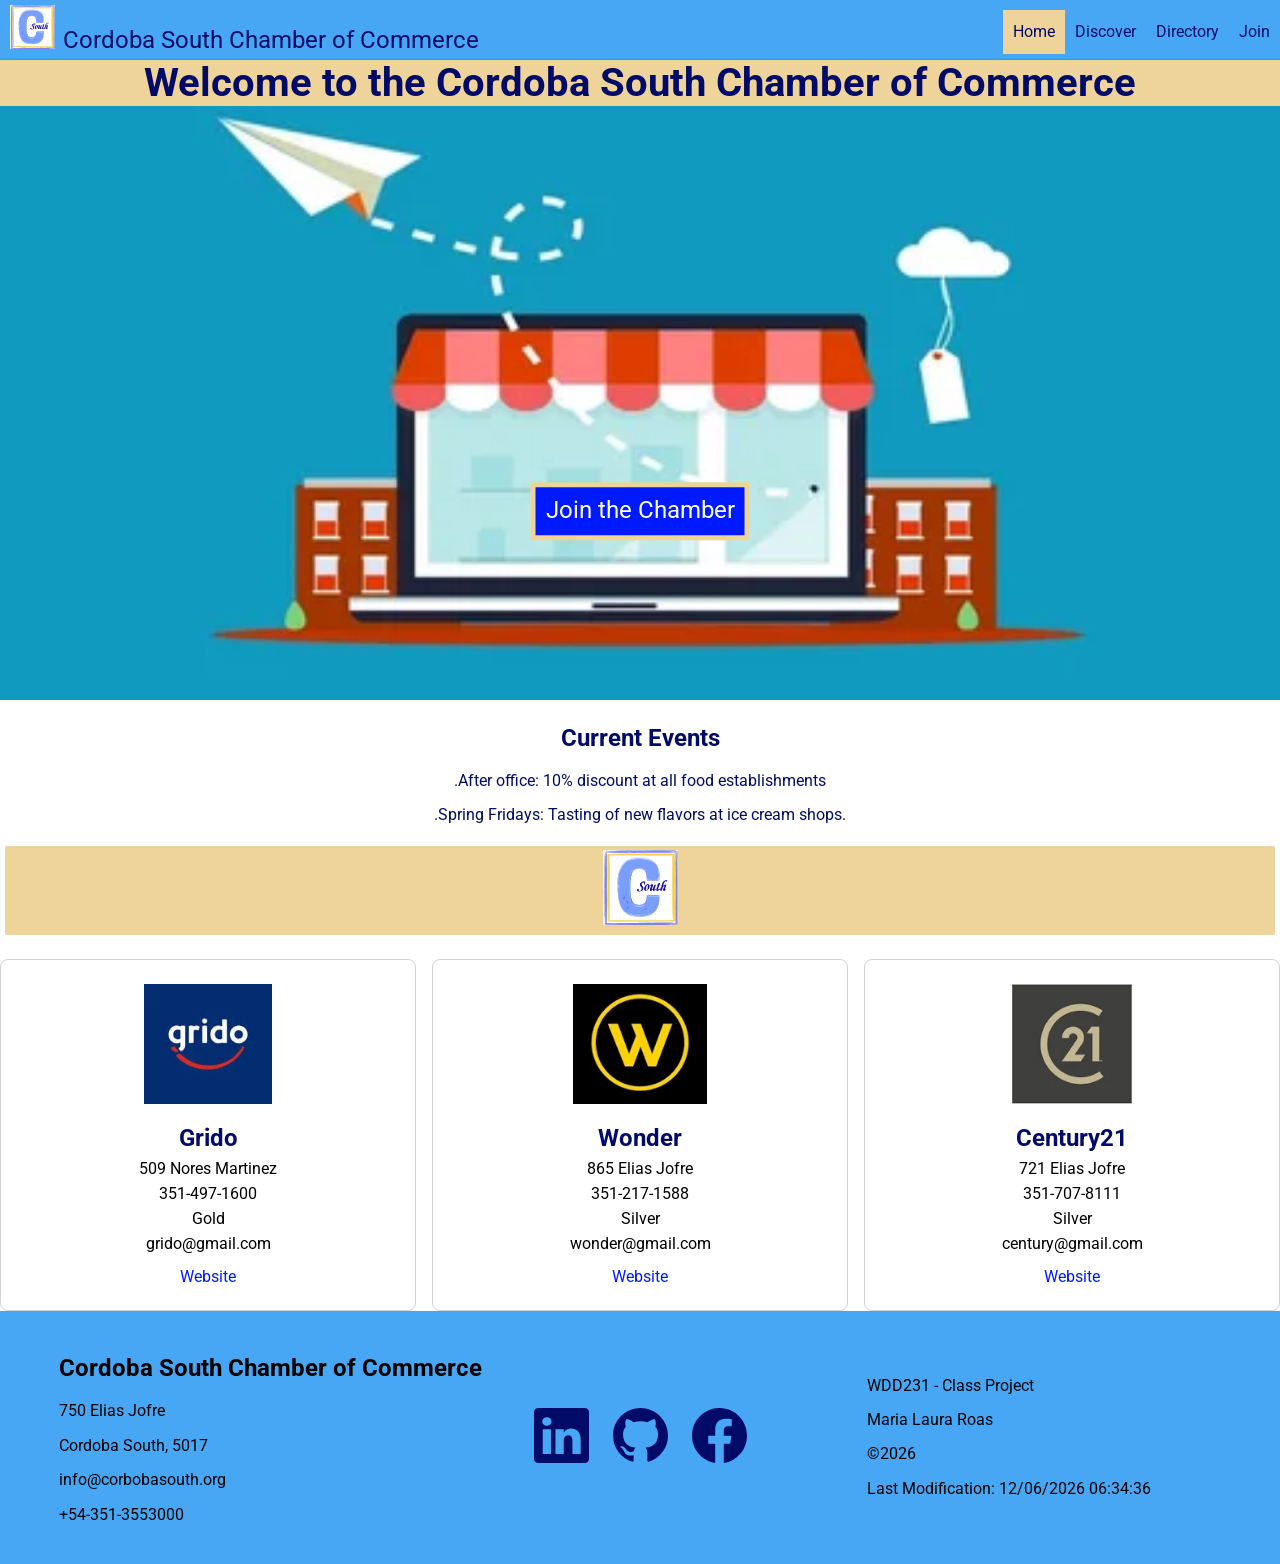
==== commit fe0b8d46: "index done" ====
--- a/chamber/index.html
+++ b/chamber/index.html
@@ -9,7 +9,7 @@
     <meta property="og:title" content="Home page of the Cordoba South Chamber of Commerce">
     <meta property="og:description" content="Discover the best local businesses, attractions, events, and opportunities in the southern area of Cordoba city.">
     <meta property="og:url" content="http://127.0.0.1:5500/chamber/index.html#">
-    <meta property="og:image" content="https://roasmarialaura.github.io/wdd231/chamber/images/hero5-large">
+    <meta property="og:image" content="https://roasmarialaura.github.io/wdd231/chamber/images/hero5-large.webp">
     
     <link rel="stylesheet" href="styles/normalize.css">
     <link rel="preconnect" href="https://fonts.googleapis.com">
--- a/chamber/styles/chamber-larger.css
+++ b/chamber/styles/chamber-larger.css
@@ -91,6 +91,7 @@
     #join {
         border: 5px solid var(--secondary-color);
         border-radius: 2px;
+        font-size: 1.5rem;
     }
     
 }
